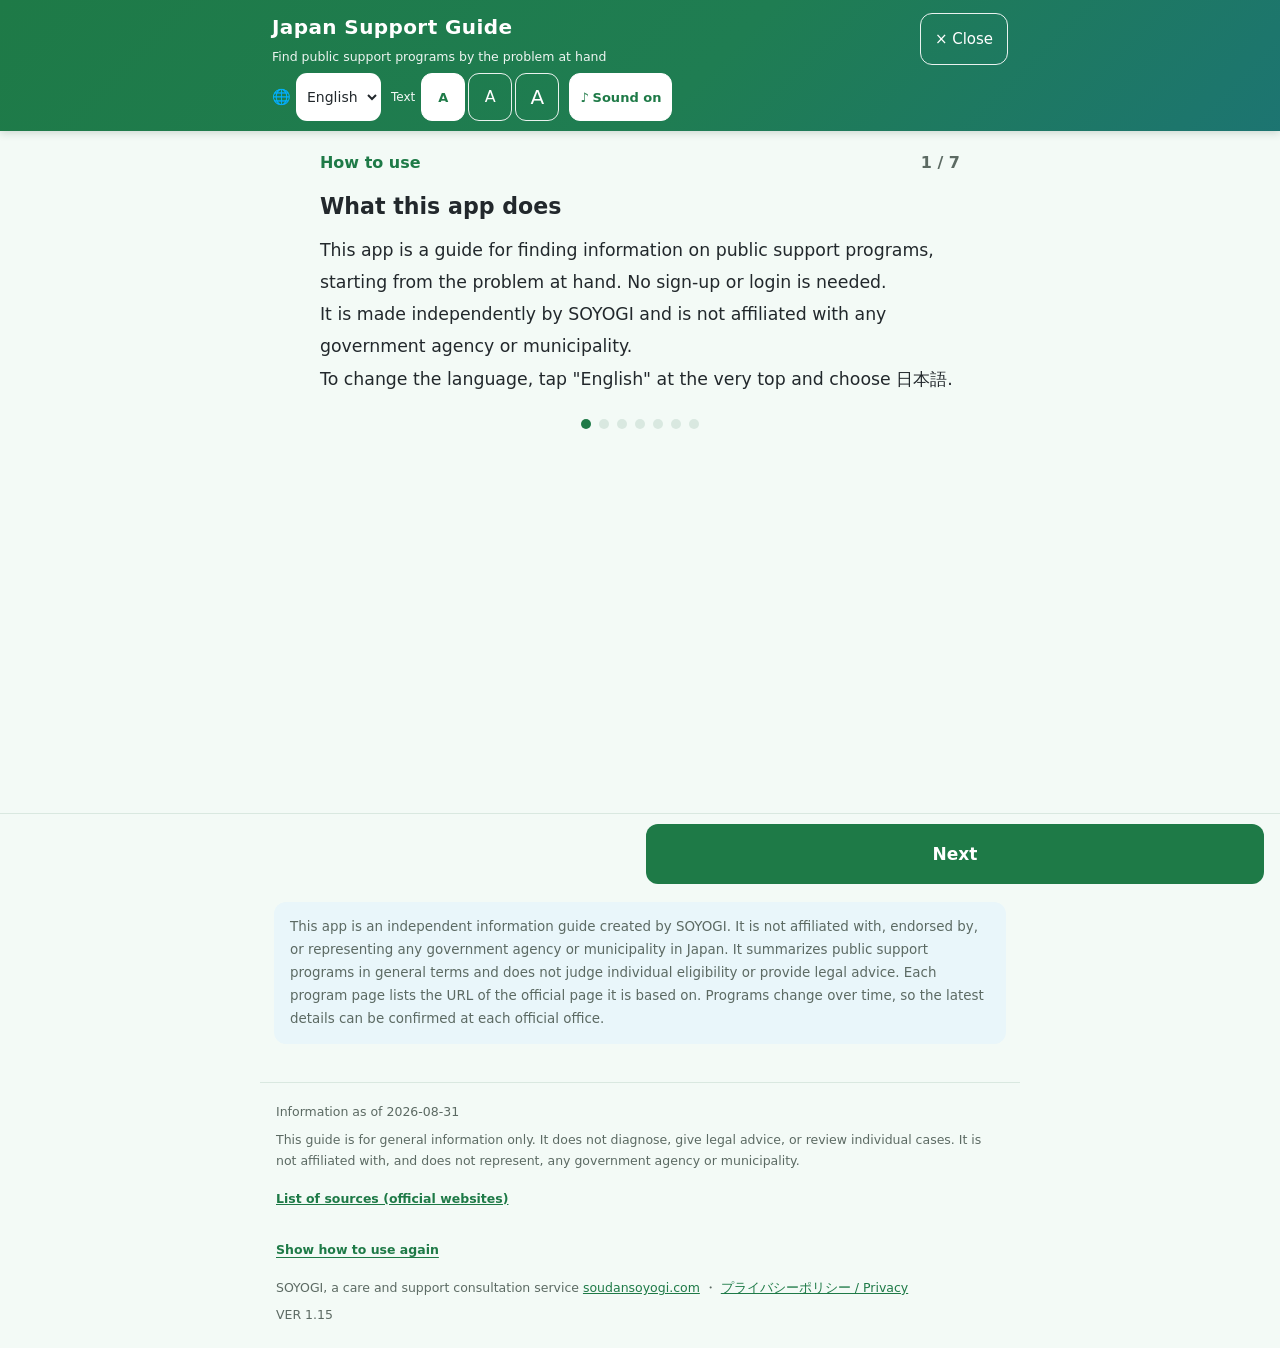
==== index.html @ 89978d8d "v1.15 本体と同期(出典の一覧に「この73の公式サイトがすべて」と見出しごとの数)・制度数を142に - node _sync_web.js で本体 v1.15 の js/css/sw/index" ====
<!DOCTYPE html>
<html lang="ja">
<head>
<meta charset="UTF-8">
<meta name="viewport" content="width=device-width, initial-scale=1, viewport-fit=cover">
<meta name="description" content="困りごとから、使える可能性のある福祉・医療・社会保障の制度を探せる情報ガイド。日本語・英語対応。">
<title>困りごと制度ガイド</title>
<meta name="theme-color" content="#1e7a47">
<meta name="fc:miniapp" content='{"version":"1","imageUrl":"https://seido-guide-web.vercel.app/icons/fc-card-3x2.png","button":{"title":"🍀 ひらく / Open","action":{"type":"launch_miniapp","name":"Japan Support Guide","url":"https://seido-guide-web.vercel.app/","splashImageUrl":"https://seido-guide-web.vercel.app/icons/icon-512.png","splashBackgroundColor":"#f3faf6"}}}'>
<!-- 旧クライアント/バリデータ互換の fc:frame 併記(中身同一) -->
<meta name="fc:frame" content='{"version":"1","imageUrl":"https://seido-guide-web.vercel.app/icons/fc-card-3x2.png","button":{"title":"🍀 ひらく / Open","action":{"type":"launch_frame","name":"Japan Support Guide","url":"https://seido-guide-web.vercel.app/","splashImageUrl":"https://seido-guide-web.vercel.app/icons/icon-512.png","splashBackgroundColor":"#f3faf6"}}}'>

<link rel="manifest" href="manifest.webmanifest">
<link rel="icon" href="icons/icon.svg" type="image/svg+xml">
<!-- 🔴 ?v= は旧Service Workerのcache-firstを外すための版クエリ。js/app.js の ASSET_V と sw.js の ASSETS と必ず揃える -->
<link rel="stylesheet" href="css/style.css?v=1.15">
</head>
<body>
<header class="app-header">
  <div class="header-inner">
    <div class="header-title">
      <h1 id="app-title">困りごと制度ガイド</h1>
      <p class="header-sub" id="app-sub">困りごとから、公的な制度をさがす</p>
    </div>
    <button id="btn-exit" class="btn-exit" type="button" aria-label="このページを閉じる">× とじる</button>
  </div>
  <div class="header-tools">
    <div class="tool-group">
      <span class="tool-icon" aria-hidden="true">🌐</span>
      <select id="set-lang" class="tool-select" aria-label="ことば / Language">
        <option value="ja">日本語</option>
        <option value="en">English</option>
      </select>
    </div>
    <div class="tool-group" role="group" id="tool-fs">
      <span class="tool-label" id="set-fs-label">もじ</span>
      <button type="button" class="tool-btn set-fs-btn fs-0" data-fs="0" id="set-fs-0">あ</button>
      <button type="button" class="tool-btn set-fs-btn fs-1" data-fs="1" id="set-fs-1">あ</button>
      <button type="button" class="tool-btn set-fs-btn fs-2" data-fs="2" id="set-fs-2">あ</button>
    </div>
    <button type="button" class="tool-btn tool-bgm" id="btn-bgm" aria-pressed="true">
      <span aria-hidden="true">♪</span> <span id="bgm-label">おと あり</span>
    </button>
  </div>
</header>

<main id="main">
  <!-- ホーム: 困りごと選択 -->
  <section id="view-home" class="view">
    <!-- 🔴 Play「誤解を与える表現(政府関連の情報)」: 非提携の免責と、公式の情報源へのリンクを最初の画面に見える形で置く -->
    <div class="home-src">
      <p id="home-src-text"></p>
      <a href="#src" id="home-src-link" class="src-link"></a>
    </div>
    <div class="search-row">
      <input id="search-input" type="search" placeholder="" aria-label="">
      <button id="btn-search" type="button" class="btn-primary">さがす</button>
    </div>
    <h2 class="section-label" id="home-pick">こまりごとから えらぶ</h2>
    <div id="cat-grid" class="cat-grid"></div>
    <div class="home-note"><p id="home-note-text"></p></div>
  </section>

  <!-- 一覧: 制度リスト -->
  <section id="view-list" class="view" hidden>
    <button class="btn-back" type="button" data-back>← もどる</button>
    <h2 id="list-title" class="list-title"></h2>
    <p id="list-sub" class="list-sub"></p>
    <p class="list-src"><a href="#src" id="list-src-link" class="src-link"></a></p>
    <div id="seido-list" class="seido-list"></div>
  </section>

  <!-- 出典の一覧: 公式の情報源 -->
  <section id="view-src" class="view" hidden>
    <button class="btn-back" type="button" data-back>← もどる</button>
    <div id="src-body" class="src-body"></div>
  </section>

  <!-- 詳細: 制度の中身 -->
  <section id="view-detail" class="view" hidden>
    <button class="btn-back" type="button" data-back>← もどる</button>
    <article id="detail-body"></article>
  </section>
</main>

<footer class="app-footer">
  <p id="footer-updated"></p>
  <p id="footer-disclaimer"></p>
  <p><a href="#src" id="footer-src">出典の一覧(公式サイト)</a></p>
  <p><button type="button" id="footer-guide" class="footer-guide">つかいかたを もう一度 見る</button></p>
  <p><span id="footer-credit">介護と支援の相談どころ「そよぎ」</span> <a href="https://soudansoyogi.com/" target="_blank" rel="noopener">soudansoyogi.com</a> ・ <a href="privacy.html" id="footer-privacy">プライバシーポリシー / Privacy</a></p>
  <p id="footer-ver"></p>
</footer>

<script src="js/audio.js?v=1.15"></script>
<script src="js/i18n.js?v=1.15"></script>
<script src="js/data.js?v=1.15"></script>
<script src="js/app.js?v=1.15"></script>
</body>
</html>
---- css/style.css ----
/* 困りごと制度ガイド - そよぎ4色: 明るい緑 / 水色 / 白 / 黒
   文字サイズ3段階: body基準(17/19/21px)+読み物はem。ヘッダー等の操作部は固定px。
   設定(ことば・もじ・おと)はヘッダーに常時表示する(歯車・モーダルは持たない) */
:root {
  --green: #2fa864;
  --green-deep: #1e7a47;
  --aqua: #4db6d2;
  --aqua-pale: #e9f6fa;
  --white: #ffffff;
  --black: #22282c;
  --bg: #f3faf6;
  --card: #ffffff;
  --line: #d9e8e0;
  --muted: #5c6a63;
  --danger: #b3541e;
}

* { margin: 0; padding: 0; box-sizing: border-box; }
html { -webkit-text-size-adjust: 100%; }
body {
  font-family: "Hiragino Kaku Gothic ProN", "Yu Gothic UI", "Meiryo", system-ui, sans-serif;
  background: var(--bg);
  color: var(--black);
  font-size: 17px;
  line-height: 1.7;
}
body[data-fs="1"] { font-size: 19px; }
body[data-fs="2"] { font-size: 21px; }

/* ===== ヘッダー(タップ域44px以上・ノッチ回避・文字サイズ非連動) ===== */
/* 🔴 地の色は白文字とのコントラストで決めている(WCAG AA 4.5:1)。
   明るい緑 #2fa864 では白文字が3.04:1しか出ず本文サイズが不合格になるため、
   ヘッダーだけ濃い側(--green-deep 系)で組む。実測 5.1〜5.7:1 */
.app-header {
  position: sticky;
  top: 0;
  z-index: 10;
  background: linear-gradient(135deg, var(--green-deep) 0%, #1f7d52 55%, #1b6f86 130%);
  color: var(--white);
  padding-top: env(safe-area-inset-top, 0px);
  box-shadow: 0 2px 8px rgba(30, 60, 45, 0.18);
}
.header-inner {
  min-height: 72px;
  display: flex;
  align-items: center;
  justify-content: space-between;
  gap: 8px;
  padding: 10px max(12px, env(safe-area-inset-right, 0px)) 6px max(12px, env(safe-area-inset-left, 0px));
  max-width: 760px;
  margin: 0 auto;
}
.header-title { flex: 1; min-width: 0; }
.header-title h1 { font-size: 20px; letter-spacing: 0.02em; }
.header-sub { font-size: 12.5px; opacity: 0.92; margin-top: 2px; }
/* 🔴 半透明の白を敷くと地が明るくなって白文字が4.5:1を割るため、塗りは透明のまま枠線で示す */
.btn-exit {
  flex-shrink: 0;
  min-width: 88px;
  min-height: 52px;
  border: 1.5px solid rgba(255, 255, 255, 0.9);
  border-radius: 12px;
  background: transparent;
  color: var(--white);
  font-size: 15px;
  cursor: pointer;
  font-family: inherit;
}

/* --- ヘッダー内の設定(ことば・もじ・おと) --- */
.header-tools {
  display: flex;
  flex-wrap: wrap;
  align-items: center;
  gap: 10px;
  padding: 0 max(12px, env(safe-area-inset-right, 0px)) 10px max(12px, env(safe-area-inset-left, 0px));
  max-width: 760px;
  margin: 0 auto;
}
.tool-group {
  display: flex;
  align-items: center;
  gap: 3px;
}
.tool-icon { font-size: 15px; line-height: 1; margin-right: 2px; }
.tool-label { font-size: 12px; margin-right: 3px; opacity: 0.95; }
.tool-select {
  min-height: 48px;
  border: 1.5px solid rgba(255, 255, 255, 0.9);
  border-radius: 11px;
  background: var(--white);
  color: var(--black);
  font-size: 14px;
  padding: 2px 6px;
  font-family: inherit;
  cursor: pointer;
}
.tool-btn {
  min-height: 48px;
  min-width: 44px;
  padding: 0 7px;
  border: 1.5px solid rgba(255, 255, 255, 0.9);
  border-radius: 11px;
  background: transparent;
  color: var(--white);
  font-family: inherit;
  line-height: 1;
  cursor: pointer;
}
.tool-btn.on {
  background: var(--white);
  color: var(--green-deep);
  border-color: var(--white);
  font-weight: 700;
}
.set-fs-btn.fs-0 { font-size: 13px; }
.set-fs-btn.fs-1 { font-size: 16px; }
.set-fs-btn.fs-2 { font-size: 20px; }
.tool-bgm {
  display: flex;
  align-items: center;
  justify-content: center;
  gap: 4px;
  padding: 0 10px;
  font-size: 13px;
}

/* 画面切替のときにプログラムからフォーカスを移す見出し(スクリーンリーダーに切替を伝えるため)。
   tabindex="-1" なのでTabキーでは到達せず、視覚的な枠は不要。操作要素の枠は消さないこと */
.list-title[tabindex="-1"]:focus,
.d-name[tabindex="-1"]:focus,
.section-label[tabindex="-1"]:focus { outline: none; }

/* ===== 本文 ===== */
#main {
  max-width: 760px;
  margin: 0 auto;
  padding: 12px max(14px, env(safe-area-inset-right, 0px)) calc(env(safe-area-inset-bottom, 0px) + 28px) max(14px, env(safe-area-inset-left, 0px));
}
.view { padding-top: 6px; }
.section-label { font-size: 0.94em; color: var(--green-deep); margin: 18px 2px 10px; }

/* 検索(操作部=固定px) */
.search-row { display: flex; gap: 8px; margin-top: 8px; }
#search-input {
  flex: 1;
  min-width: 0;
  min-height: 52px;
  border: 1.5px solid var(--line);
  border-radius: 12px;
  padding: 8px 14px;
  font-size: 16px;
  background: var(--white);
  font-family: inherit;
}
#search-input:focus { outline: 2px solid var(--aqua); border-color: var(--aqua); }
.btn-primary {
  min-height: 52px;
  min-width: 84px;
  border: none;
  border-radius: 12px;
  background: var(--green);
  color: var(--white);
  font-size: 16px;
  font-weight: 600;
  cursor: pointer;
  font-family: inherit;
}

/* 困りごとグリッド */
.cat-grid {
  display: grid;
  grid-template-columns: repeat(auto-fill, minmax(160px, 1fr));
  gap: 10px;
}
.cat-card {
  display: flex;
  flex-direction: column;
  align-items: flex-start;
  gap: 6px;
  min-height: 108px;
  padding: 14px;
  background: var(--card);
  border: 1.5px solid var(--line);
  border-radius: 14px;
  cursor: pointer;
  text-align: left;
  font-family: inherit;
  color: var(--black);
  font-size: inherit;
  transition: border-color 0.15s;
}
.cat-card:active { border-color: var(--green); background: var(--aqua-pale); }
.cat-icon { font-size: 26px; line-height: 1; }
.cat-name { font-size: 0.91em; font-weight: 700; line-height: 1.45; }
.cat-count { font-size: 0.74em; color: var(--muted); }

/* 非提携の免責+公式の情報源への入口(Play「政府関連の情報」対応・最初の画面に見える位置) */
.home-src {
  margin: 2px 0 14px;
  padding: 12px 14px;
  background: var(--aqua-pale);
  border-left: 5px solid var(--aqua);
  border-radius: 10px;
  font-size: 0.79em;
  color: var(--black);
}
/* 🔴 リンクは濃い緑+下線(水色の文字は白地で約2.3:1しか出ない) */
.src-link {
  display: inline-flex;
  align-items: center;
  min-height: 44px;
  color: var(--green-deep);
  font-weight: 700;
  text-decoration: underline;
  text-underline-offset: 3px;
}
.list-src { font-size: 0.79em; margin: -6px 2px 10px; }
.src-body { background: var(--card); border: 1.5px solid var(--line); border-radius: 16px; padding: 20px 18px; }
.src-intro { font-size: 0.85em; margin-top: 8px; }
.src-indep { font-size: 0.79em; color: var(--muted); margin-top: 10px; padding: 10px 12px; background: var(--aqua-pale); border-radius: 8px; }
.src-group { margin-top: 20px; }
.src-group h3 { font-size: 0.93em; color: var(--green-deep); border-bottom: 2px solid var(--line); padding-bottom: 4px; margin-bottom: 8px; }
.src-note { font-size: 0.76em; color: var(--muted); margin-bottom: 6px; }
.src-group ul { list-style: none; padding: 0; }
.src-group li { font-size: 0.82em; padding: 8px 0; border-bottom: 1px dashed var(--line); }
.src-name { display: block; font-weight: 700; }
.src-group a { display: inline-block; padding: 10px 0; color: var(--green-deep); word-break: break-all; }
#footer-src { display: inline-block; min-height: 44px; line-height: 44px; font-weight: 700; }
.src-count { display: block; font-size: 0.9em; color: var(--muted); }
.d-src-top {
  margin-top: 10px;
  padding: 8px 12px;
  background: var(--aqua-pale);
  border-radius: 8px;
  font-size: 0.79em;
}
.d-src-label { font-weight: 700; color: var(--black); }
/* 英語の組織名は単語の途中で折らない(長いホスト名だけ途中で折れてよい) */
.d-src-top a { color: var(--green-deep); font-weight: 700; overflow-wrap: anywhere; }
.d-src-host { color: var(--muted); overflow-wrap: anywhere; }
.d-src-nongov { color: var(--muted); font-size: 0.92em; }

.home-note {
  margin-top: 22px;
  padding: 14px 16px;
  background: var(--aqua-pale);
  border-radius: 12px;
  font-size: 0.79em;
  color: var(--muted);
}

/* もどる(操作部=固定px) */
.btn-back {
  min-height: 48px;
  min-width: 110px;
  margin: 4px 0 10px;
  border: 1.5px solid var(--line);
  border-radius: 12px;
  background: var(--white);
  color: var(--green-deep);
  font-size: 15.5px;
  font-weight: 600;
  cursor: pointer;
  text-align: center;
  font-family: inherit;
}

/* 一覧 */
.list-title { font-size: 1.18em; margin: 2px 2px 4px; color: var(--black); }
.list-sub { font-size: 0.79em; color: var(--muted); margin: 0 2px 12px; }
.seido-list { display: flex; flex-direction: column; gap: 10px; }
.seido-card {
  display: block;
  width: 100%;
  padding: 15px 16px;
  background: var(--card);
  border: 1.5px solid var(--line);
  border-left: 6px solid var(--green);
  border-radius: 14px;
  text-align: left;
  cursor: pointer;
  font-family: inherit;
  color: var(--black);
  font-size: inherit;
}
.seido-card:active { background: var(--aqua-pale); }
.seido-card .s-name { display: block; font-size: 0.97em; font-weight: 700; line-height: 1.5; }
.seido-card .s-short { display: block; font-size: 0.79em; color: var(--muted); margin-top: 4px; }
.seido-card .s-window { display: block; font-size: 0.74em; color: var(--green-deep); margin-top: 6px; }

/* 詳細 */
#detail-body { background: var(--card); border: 1.5px solid var(--line); border-radius: 16px; padding: 20px 18px; }
.d-name { font-size: 1.24em; line-height: 1.5; color: var(--black); }
.d-official { font-size: 0.76em; color: var(--green-deep); margin-top: 4px; }
.d-short { font-size: 0.82em; color: var(--muted); margin-top: 6px; }
.d-recent {
  margin-top: 12px;
  padding: 10px 14px;
  background: #fef6ec;
  border-left: 5px solid #e8a13c;
  border-radius: 8px;
  font-size: 0.82em;
}
.d-sec { margin-top: 20px; }
.d-sec h3 {
  font-size: 0.94em;
  color: var(--green-deep);
  border-left: 5px solid var(--green);
  padding-left: 10px;
  margin-bottom: 8px;
}
.d-sec p, .d-sec li { font-size: 0.91em; }
.d-sec ul, .d-sec ol { padding-left: 24px; display: flex; flex-direction: column; gap: 6px; }
.d-window-box {
  background: var(--aqua-pale);
  border-radius: 12px;
  padding: 13px 15px;
  font-size: 0.91em;
}
.d-phone { font-size: 1em; font-weight: 700; color: var(--green-deep); margin-top: 4px; }
.d-notes li { color: var(--danger); font-size: 0.85em; }
.d-sources { margin-top: 22px; padding-top: 14px; border-top: 1px dashed var(--line); }
.d-sources h3 { font-size: 0.82em; color: var(--muted); margin-bottom: 6px; }
.d-sources ul { padding-left: 20px; }
.d-sources li { font-size: 0.76em; color: var(--muted); }
.d-sources a { color: var(--green-deep); word-break: break-all; }
.d-checked { font-size: 0.74em; color: var(--muted); margin-top: 8px; }
.d-disclaimer { margin-top: 14px; font-size: 0.74em; color: var(--muted); }

/* フッター(固定px) */
.app-footer {
  max-width: 760px;
  margin: 10px auto 0;
  padding: 18px max(16px, env(safe-area-inset-right, 0px)) calc(env(safe-area-inset-bottom, 0px) + 22px) max(16px, env(safe-area-inset-left, 0px));
  font-size: 12.5px;
  color: var(--muted);
  border-top: 1px solid var(--line);
  display: flex;
  flex-direction: column;
  gap: 6px;
}
.app-footer a { color: var(--green-deep); }

@media (max-width: 420px) {
  .cat-grid { grid-template-columns: repeat(2, 1fr); }
  .header-title h1 { font-size: 17.5px; }
  .btn-exit { min-width: 76px; font-size: 14px; }
  .header-tools { gap: 8px; }
  .tool-bgm { font-size: 12.5px; padding: 0 8px; }
}
/* 極小幅では「もじ」ラベルとタグラインを省いて、設定バーを1行に収める
   (あ/Aの3段階は大きさ自体で伝わる。ヘッダーが高くなりすぎるのを防ぐ) */
@media (max-width: 359px) {
  .tool-label, .tool-icon, .header-sub { display: none; }
  .header-inner { min-height: 60px; }
  .header-tools { gap: 6px; }
  .tool-btn { min-width: 44px; padding: 0 4px; }   /* 🔴タップ域44pxは割らない */
  .tool-bgm { font-size: 11.5px; padding: 0 3px; }
  .tool-bgm [aria-hidden="true"] { display: none; }  /* ♪は省く(文字ラベルが本体) */
  .tool-select { font-size: 13px; padding: 2px 4px; }
}

/* ===== はじめての つかいかた(js/app.js openGuide・2026-09-30) =====
   ヘッダー(ことば・もじ・おと・× とじる)は押せるまま、その下を全部おおう(上端は app.js がヘッダーの下端に合わせる)。
   文は読み物なので em(もじ3段階に合わせて大きくなる)・下のボタンは操作部なので固定px。
   ボタンは下に固定した帯(地の色つき=長いページでも本文が透けない)。本文の下の余白は帯より高くする */
.guide-ov {
  position: fixed;
  left: 0;
  right: 0;
  bottom: 0;
  top: 0;
  z-index: 9;   /* ヘッダー(10)の下・本文とフッターの上 */
  overflow-y: auto;
  overscroll-behavior: contain;
  background: var(--bg);
  padding: 18px max(16px, env(safe-area-inset-right, 0px)) calc(env(safe-area-inset-bottom, 0px) + 132px) max(16px, env(safe-area-inset-left, 0px));
}
.guide-box { max-width: 640px; margin: 0 auto; }
.guide-top { display: flex; justify-content: space-between; align-items: baseline; gap: 12px; }
.guide-title { font-size: 0.94em; font-weight: 700; color: var(--green-deep); }
.guide-step { font-size: 0.94em; font-weight: 700; color: var(--muted); white-space: nowrap; unicode-bidi: isolate; }
.guide-h { font-size: 1.3em; line-height: 1.45; margin: 14px 0 12px; color: var(--black); overflow-wrap: anywhere; }
.guide-h[tabindex="-1"]:focus { outline: none; }   /* Tab では届かない見出し(読み上げ用のフォーカスだけ) */
.guide-p { font-size: 1.02em; line-height: 1.85; white-space: pre-line; overflow-wrap: anywhere; }
.guide-dots { display: flex; justify-content: center; flex-wrap: wrap; gap: 8px; margin-top: 24px; }
.guide-dot { width: 10px; height: 10px; border-radius: 50%; background: var(--line); }
.guide-dot.on { background: var(--green-deep); }
.guide-row {
  position: fixed;
  left: 0;
  right: 0;
  bottom: 0;
  z-index: 1;
  display: flex;
  gap: 10px;
  padding: 10px max(16px, env(safe-area-inset-right, 0px)) calc(env(safe-area-inset-bottom, 0px) + 16px) max(16px, env(safe-area-inset-left, 0px));
  background: var(--bg);
  border-top: 1px solid var(--line);
}
.guide-row button {
  flex: 1 1 0;
  min-width: 0;
  min-height: 60px;
  border-radius: 12px;
  font-family: inherit;
  font-size: 17px;
  font-weight: 700;
  cursor: pointer;
}
.guide-prev { background: var(--white); color: var(--green-deep); border: 1.5px solid var(--line); }
/* 🔴 明るい緑 #2fa864 に白文字は3.04:1でAA未達(ヘッダーと同じ理由)。濃い緑で組む */
.guide-next { background: var(--green-deep); color: var(--white); border: none; }
/* フッターの「つかいかたを もう一度 見る」(リンクと同じ見た目・タップ域44px) */
.footer-guide {
  min-height: 44px;
  padding: 0;
  border: none;
  background: none;
  color: var(--green-deep);
  font-family: inherit;
  font-size: inherit;
  font-weight: 700;
  text-decoration: underline;
  text-underline-offset: 3px;
  cursor: pointer;
}
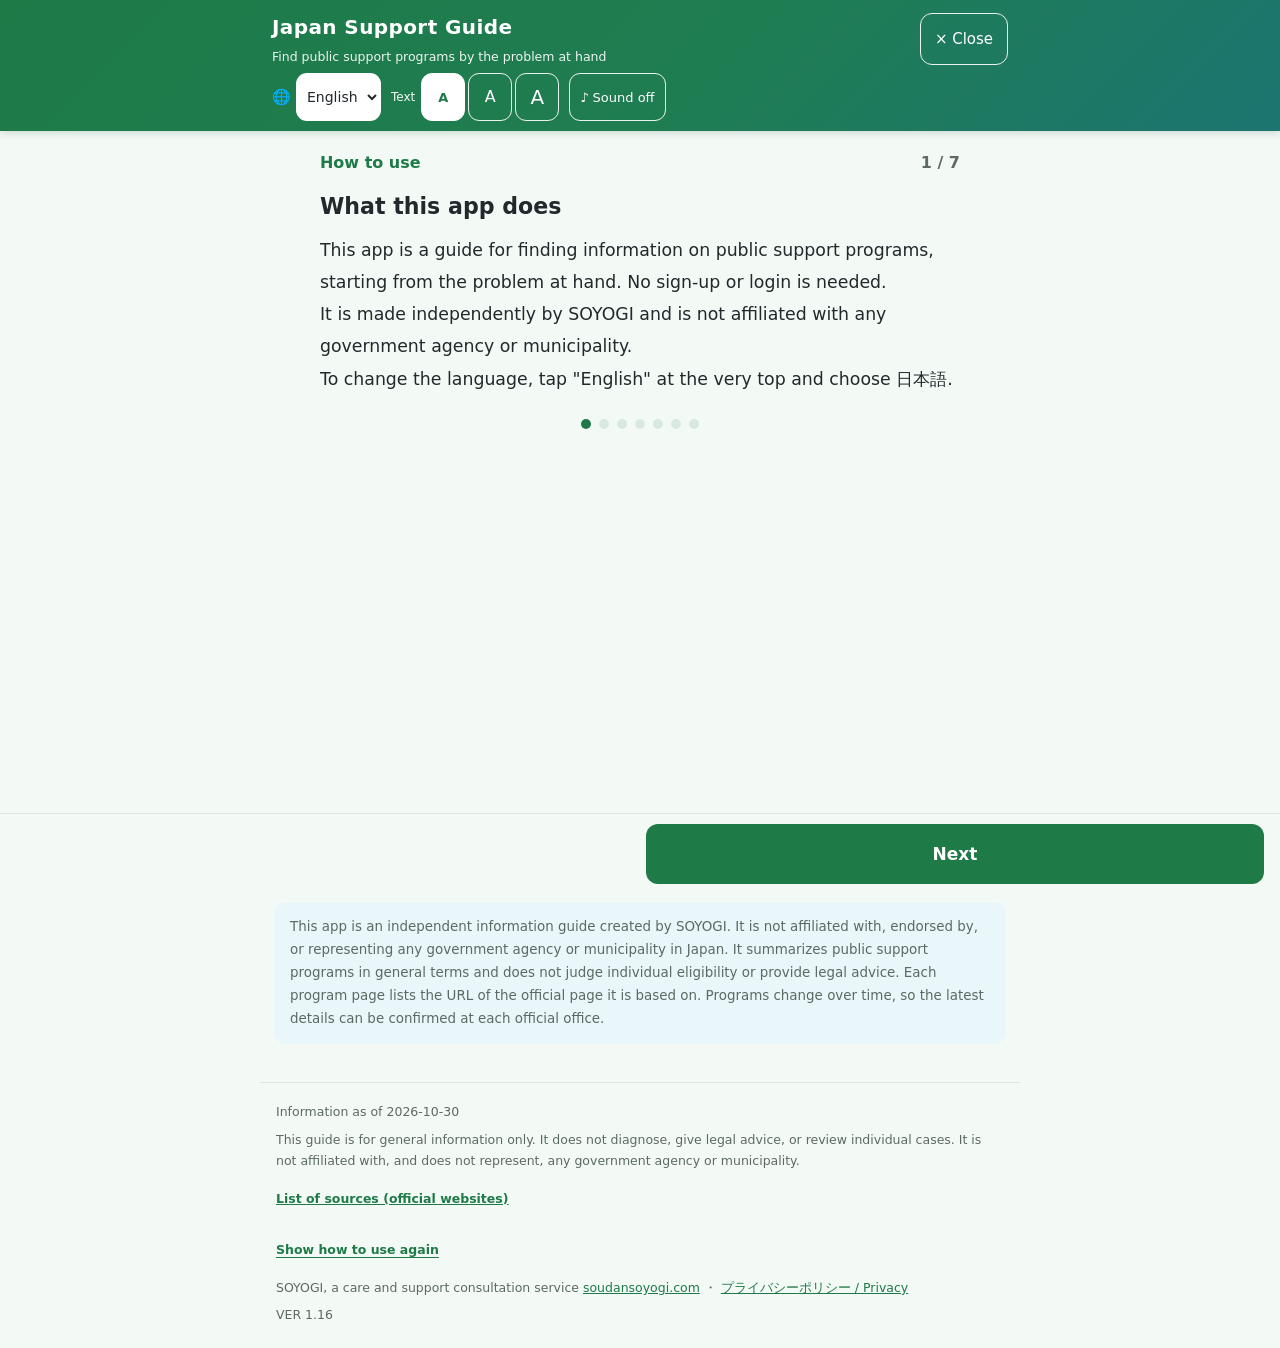
==== commit b2ec1b68: "v1.16 本体と同期: リンク切れ4本・電話番号を押して発信・検索のかな/全半角・音のはじめは切・× とじる の読み上げ名 Co-Authored-By: Claude Opus 5.5 <nore" ====
--- a/index.html
+++ b/index.html
@@ -13,7 +13,7 @@
 <link rel="manifest" href="manifest.webmanifest">
 <link rel="icon" href="icons/icon.svg" type="image/svg+xml">
 <!-- 🔴 ?v= は旧Service Workerのcache-firstを外すための版クエリ。js/app.js の ASSET_V と sw.js の ASSETS と必ず揃える -->
-<link rel="stylesheet" href="css/style.css?v=1.15">
+<link rel="stylesheet" href="css/style.css?v=1.16">
 </head>
 <body>
 <header class="app-header">
@@ -22,7 +22,7 @@
       <h1 id="app-title">困りごと制度ガイド</h1>
       <p class="header-sub" id="app-sub">困りごとから、公的な制度をさがす</p>
     </div>
-    <button id="btn-exit" class="btn-exit" type="button" aria-label="このページを閉じる">× とじる</button>
+    <button id="btn-exit" class="btn-exit" type="button">× とじる</button>
   </div>
   <div class="header-tools">
     <div class="tool-group">
@@ -38,8 +38,8 @@
       <button type="button" class="tool-btn set-fs-btn fs-1" data-fs="1" id="set-fs-1">あ</button>
       <button type="button" class="tool-btn set-fs-btn fs-2" data-fs="2" id="set-fs-2">あ</button>
     </div>
-    <button type="button" class="tool-btn tool-bgm" id="btn-bgm" aria-pressed="true">
-      <span aria-hidden="true">♪</span> <span id="bgm-label">おと あり</span>
+    <button type="button" class="tool-btn tool-bgm" id="btn-bgm" aria-pressed="false">
+      <span aria-hidden="true">♪</span> <span id="bgm-label">おと なし</span>
     </button>
   </div>
 </header>
@@ -92,9 +92,9 @@
   <p id="footer-ver"></p>
 </footer>
 
-<script src="js/audio.js?v=1.15"></script>
-<script src="js/i18n.js?v=1.15"></script>
-<script src="js/data.js?v=1.15"></script>
-<script src="js/app.js?v=1.15"></script>
+<script src="js/audio.js?v=1.16"></script>
+<script src="js/i18n.js?v=1.16"></script>
+<script src="js/data.js?v=1.16"></script>
+<script src="js/app.js?v=1.16"></script>
 </body>
 </html>
--- a/css/style.css
+++ b/css/style.css
@@ -319,6 +319,8 @@
   font-size: 0.91em;
 }
 .d-phone { font-size: 1em; font-weight: 700; color: var(--green-deep); margin-top: 4px; }
+/* v1.16: 番号を押すと電話をかけられる(指で押しやすい高さ) */
+.d-phone .d-tel { color: inherit; display: inline-block; padding: 6px 0; min-height: 24px; }
 .d-notes li { color: var(--danger); font-size: 0.85em; }
 .d-sources { margin-top: 22px; padding-top: 14px; border-top: 1px dashed var(--line); }
 .d-sources h3 { font-size: 0.82em; color: var(--muted); margin-bottom: 6px; }
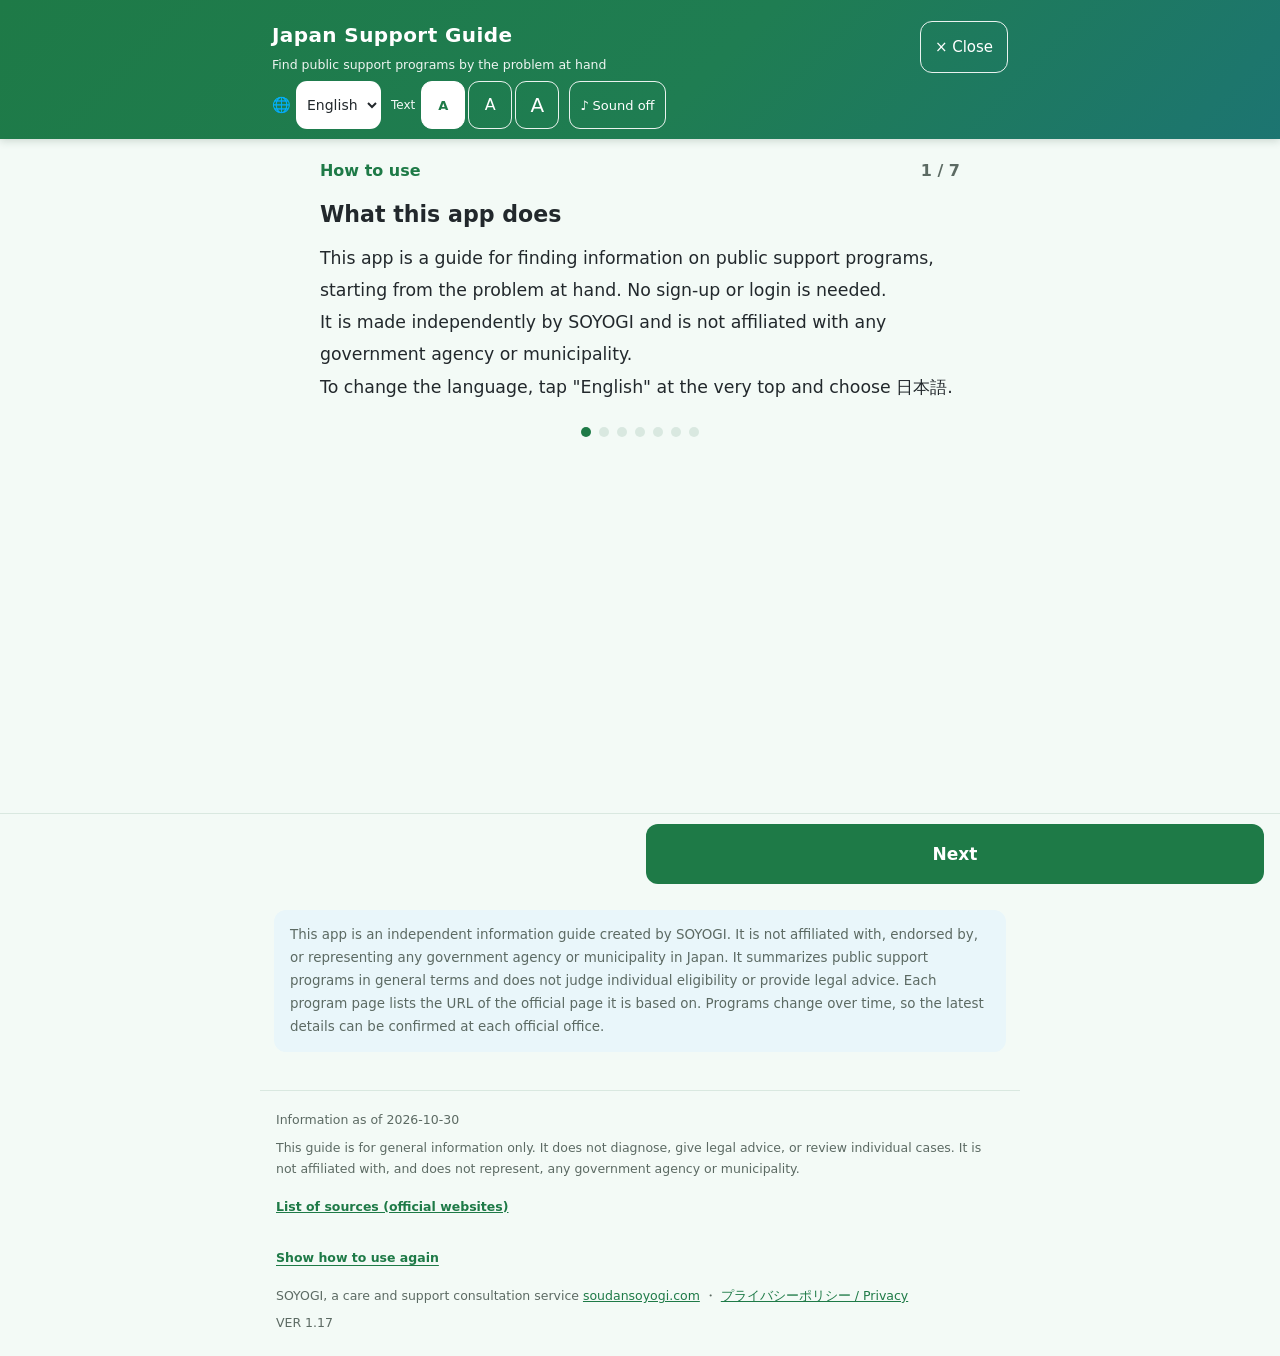
==== commit f12b6fed: "v1.17 本体と同期: 上の緑のヘッダーの上の余白を 18px に Co-Authored-By: Claude Opus 5.5 <noreply@anthropic.com>" ====
--- a/index.html
+++ b/index.html
@@ -13,7 +13,7 @@
 <link rel="manifest" href="manifest.webmanifest">
 <link rel="icon" href="icons/icon.svg" type="image/svg+xml">
 <!-- 🔴 ?v= は旧Service Workerのcache-firstを外すための版クエリ。js/app.js の ASSET_V と sw.js の ASSETS と必ず揃える -->
-<link rel="stylesheet" href="css/style.css?v=1.16">
+<link rel="stylesheet" href="css/style.css?v=1.17">
 </head>
 <body>
 <header class="app-header">
@@ -92,9 +92,9 @@
   <p id="footer-ver"></p>
 </footer>
 
-<script src="js/audio.js?v=1.16"></script>
-<script src="js/i18n.js?v=1.16"></script>
-<script src="js/data.js?v=1.16"></script>
-<script src="js/app.js?v=1.16"></script>
+<script src="js/audio.js?v=1.17"></script>
+<script src="js/i18n.js?v=1.17"></script>
+<script src="js/data.js?v=1.17"></script>
+<script src="js/app.js?v=1.17"></script>
 </body>
 </html>
--- a/css/style.css
+++ b/css/style.css
@@ -46,7 +46,7 @@
   align-items: center;
   justify-content: space-between;
   gap: 8px;
-  padding: 10px max(12px, env(safe-area-inset-right, 0px)) 6px max(12px, env(safe-area-inset-left, 0px));
+  padding: 18px max(12px, env(safe-area-inset-right, 0px)) 6px max(12px, env(safe-area-inset-left, 0px));
   max-width: 760px;
   margin: 0 auto;
 }
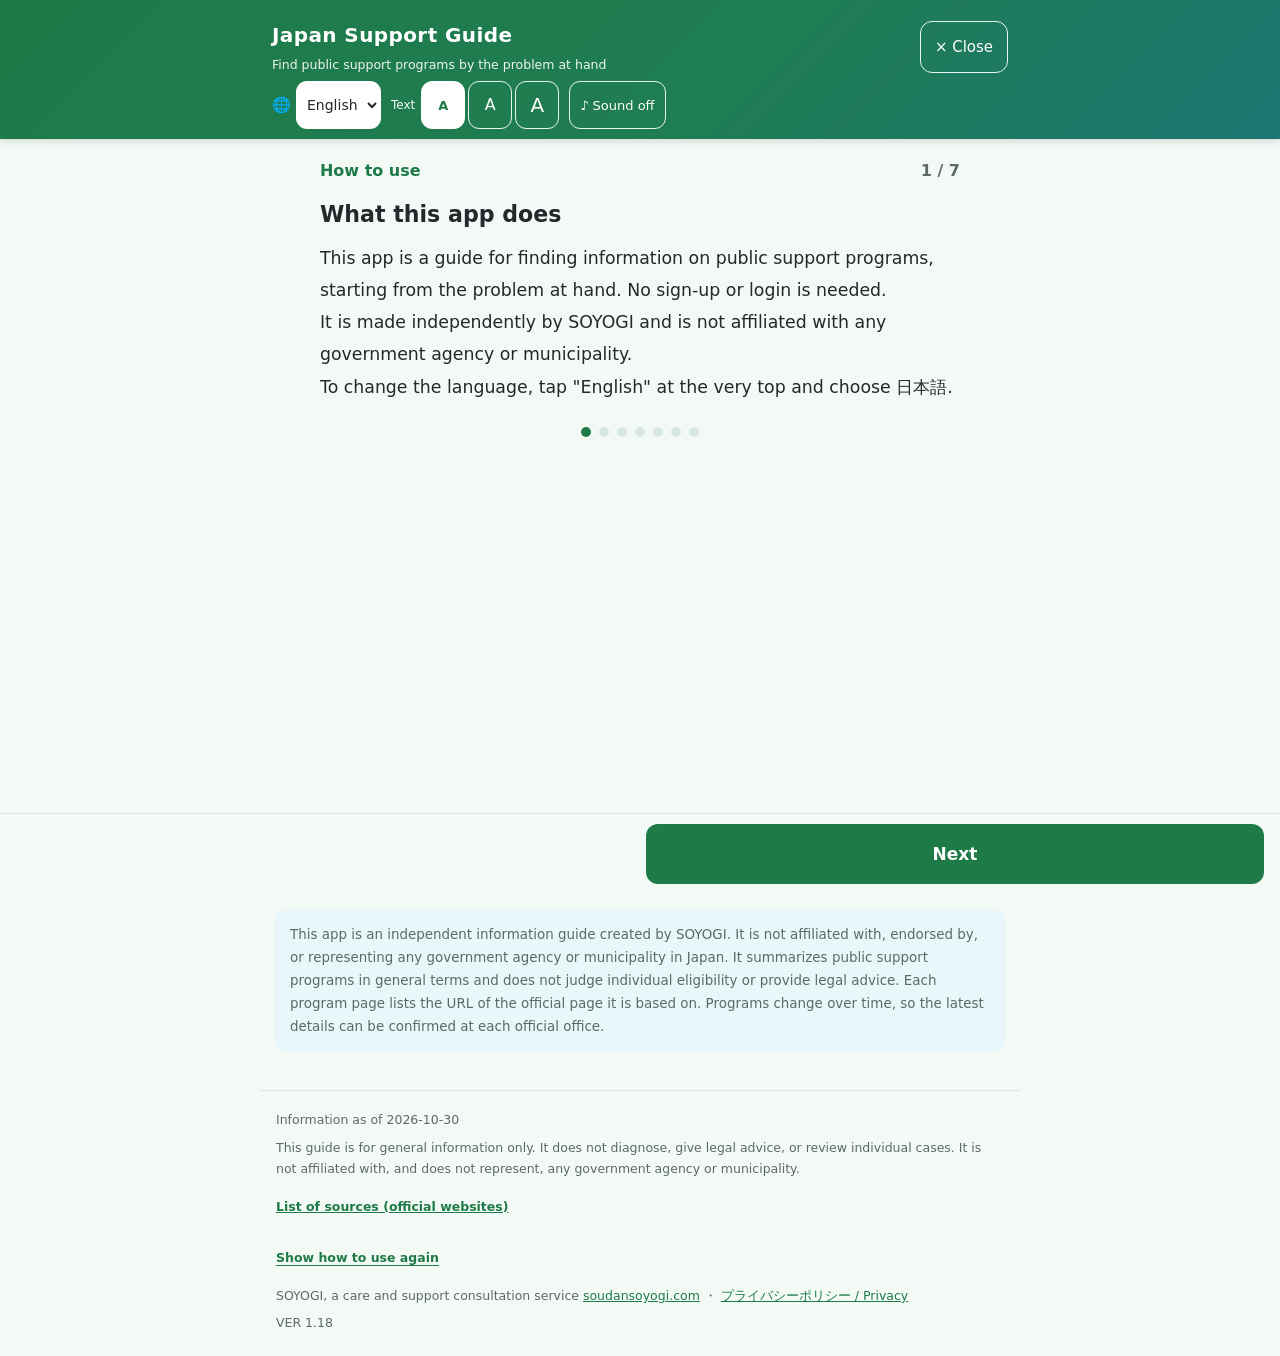
==== commit 614e725c: "v1.18 本体と同期: 壊れたリンクで止まらない・電話番号を押す高さ48px Co-Authored-By: Claude Opus 5.5 <noreply@anthropic.com>" ====
--- a/index.html
+++ b/index.html
@@ -13,7 +13,7 @@
 <link rel="manifest" href="manifest.webmanifest">
 <link rel="icon" href="icons/icon.svg" type="image/svg+xml">
 <!-- 🔴 ?v= は旧Service Workerのcache-firstを外すための版クエリ。js/app.js の ASSET_V と sw.js の ASSETS と必ず揃える -->
-<link rel="stylesheet" href="css/style.css?v=1.17">
+<link rel="stylesheet" href="css/style.css?v=1.18">
 </head>
 <body>
 <header class="app-header">
@@ -92,9 +92,9 @@
   <p id="footer-ver"></p>
 </footer>
 
-<script src="js/audio.js?v=1.17"></script>
-<script src="js/i18n.js?v=1.17"></script>
-<script src="js/data.js?v=1.17"></script>
-<script src="js/app.js?v=1.17"></script>
+<script src="js/audio.js?v=1.18"></script>
+<script src="js/i18n.js?v=1.18"></script>
+<script src="js/data.js?v=1.18"></script>
+<script src="js/app.js?v=1.18"></script>
 </body>
 </html>
--- a/css/style.css
+++ b/css/style.css
@@ -320,7 +320,7 @@
 }
 .d-phone { font-size: 1em; font-weight: 700; color: var(--green-deep); margin-top: 4px; }
 /* v1.16: 番号を押すと電話をかけられる(指で押しやすい高さ) */
-.d-phone .d-tel { color: inherit; display: inline-block; padding: 6px 0; min-height: 24px; }
+.d-phone .d-tel { color: inherit; display: inline-flex; align-items: center; min-height: 48px; padding: 0; }
 .d-notes li { color: var(--danger); font-size: 0.85em; }
 .d-sources { margin-top: 22px; padding-top: 14px; border-top: 1px dashed var(--line); }
 .d-sources h3 { font-size: 0.82em; color: var(--muted); margin-bottom: 6px; }
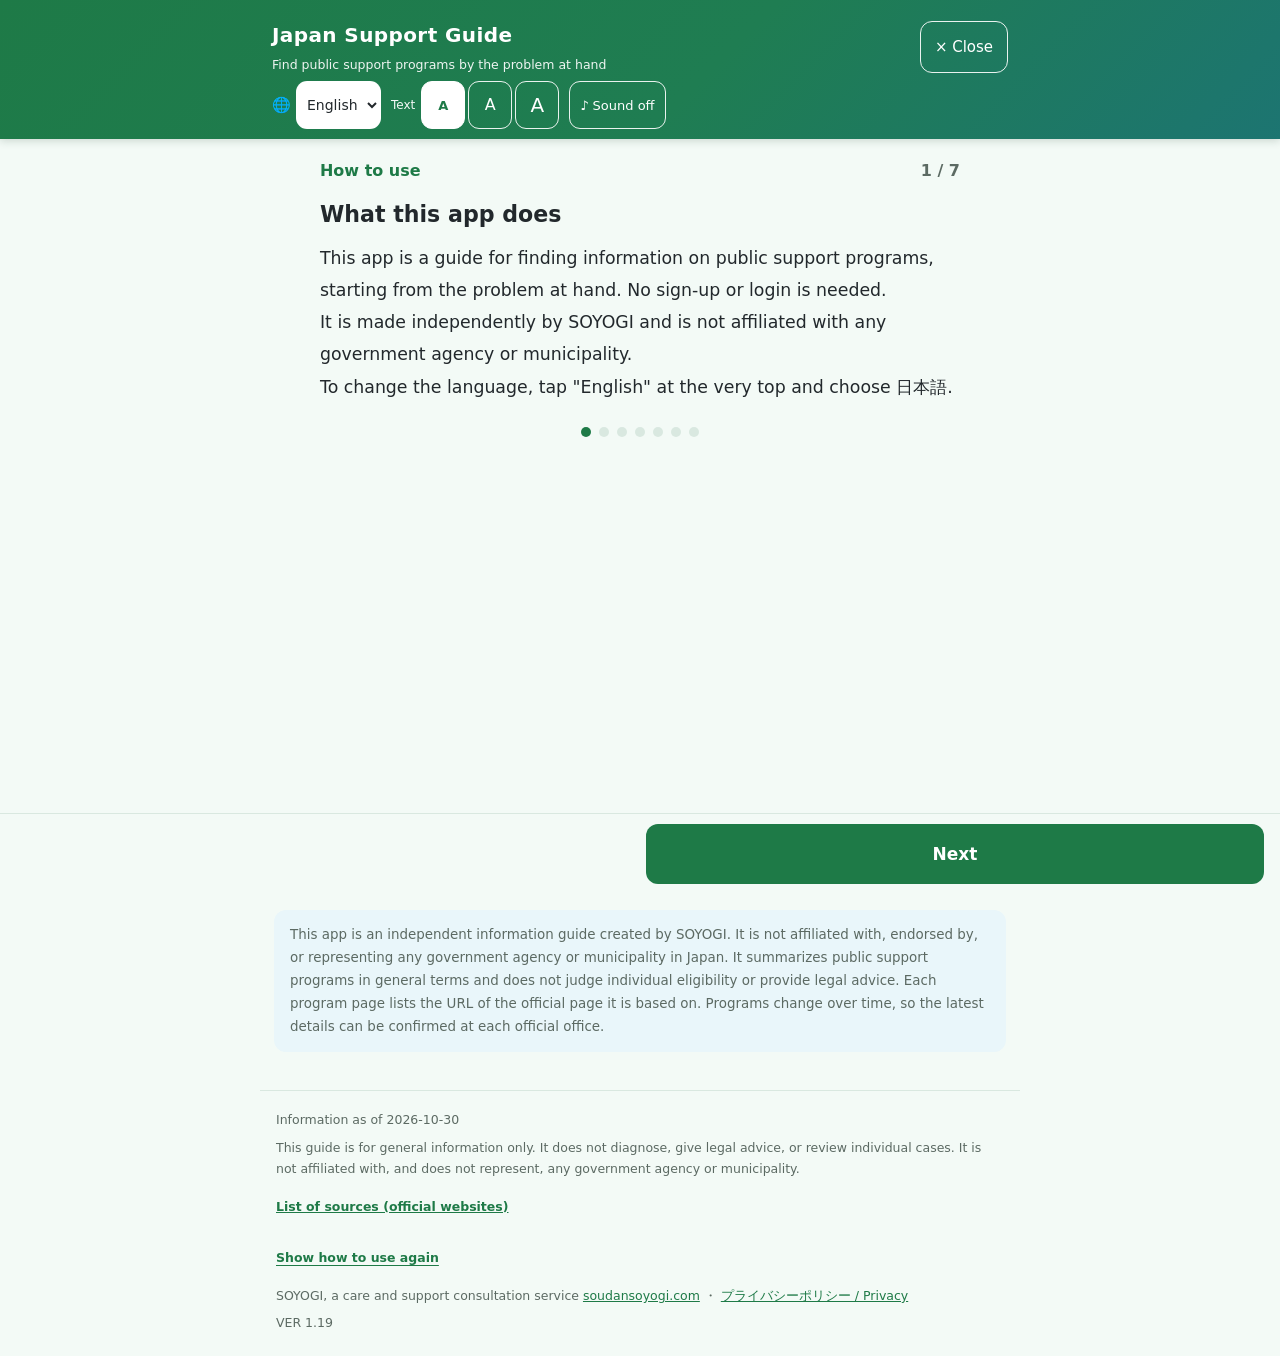
==== commit 2f23e3bf: "v1.19 本体と同期: 認知症の相談窓口の窓口欄に家族の会の電話相談を書く(日英) Co-Authored-By: Claude Opus 5.5 <noreply@anthropic.com>" ====
--- a/index.html
+++ b/index.html
@@ -13,7 +13,7 @@
 <link rel="manifest" href="manifest.webmanifest">
 <link rel="icon" href="icons/icon.svg" type="image/svg+xml">
 <!-- 🔴 ?v= は旧Service Workerのcache-firstを外すための版クエリ。js/app.js の ASSET_V と sw.js の ASSETS と必ず揃える -->
-<link rel="stylesheet" href="css/style.css?v=1.18">
+<link rel="stylesheet" href="css/style.css?v=1.19">
 </head>
 <body>
 <header class="app-header">
@@ -92,9 +92,9 @@
   <p id="footer-ver"></p>
 </footer>
 
-<script src="js/audio.js?v=1.18"></script>
-<script src="js/i18n.js?v=1.18"></script>
-<script src="js/data.js?v=1.18"></script>
-<script src="js/app.js?v=1.18"></script>
+<script src="js/audio.js?v=1.19"></script>
+<script src="js/i18n.js?v=1.19"></script>
+<script src="js/data.js?v=1.19"></script>
+<script src="js/app.js?v=1.19"></script>
 </body>
 </html>
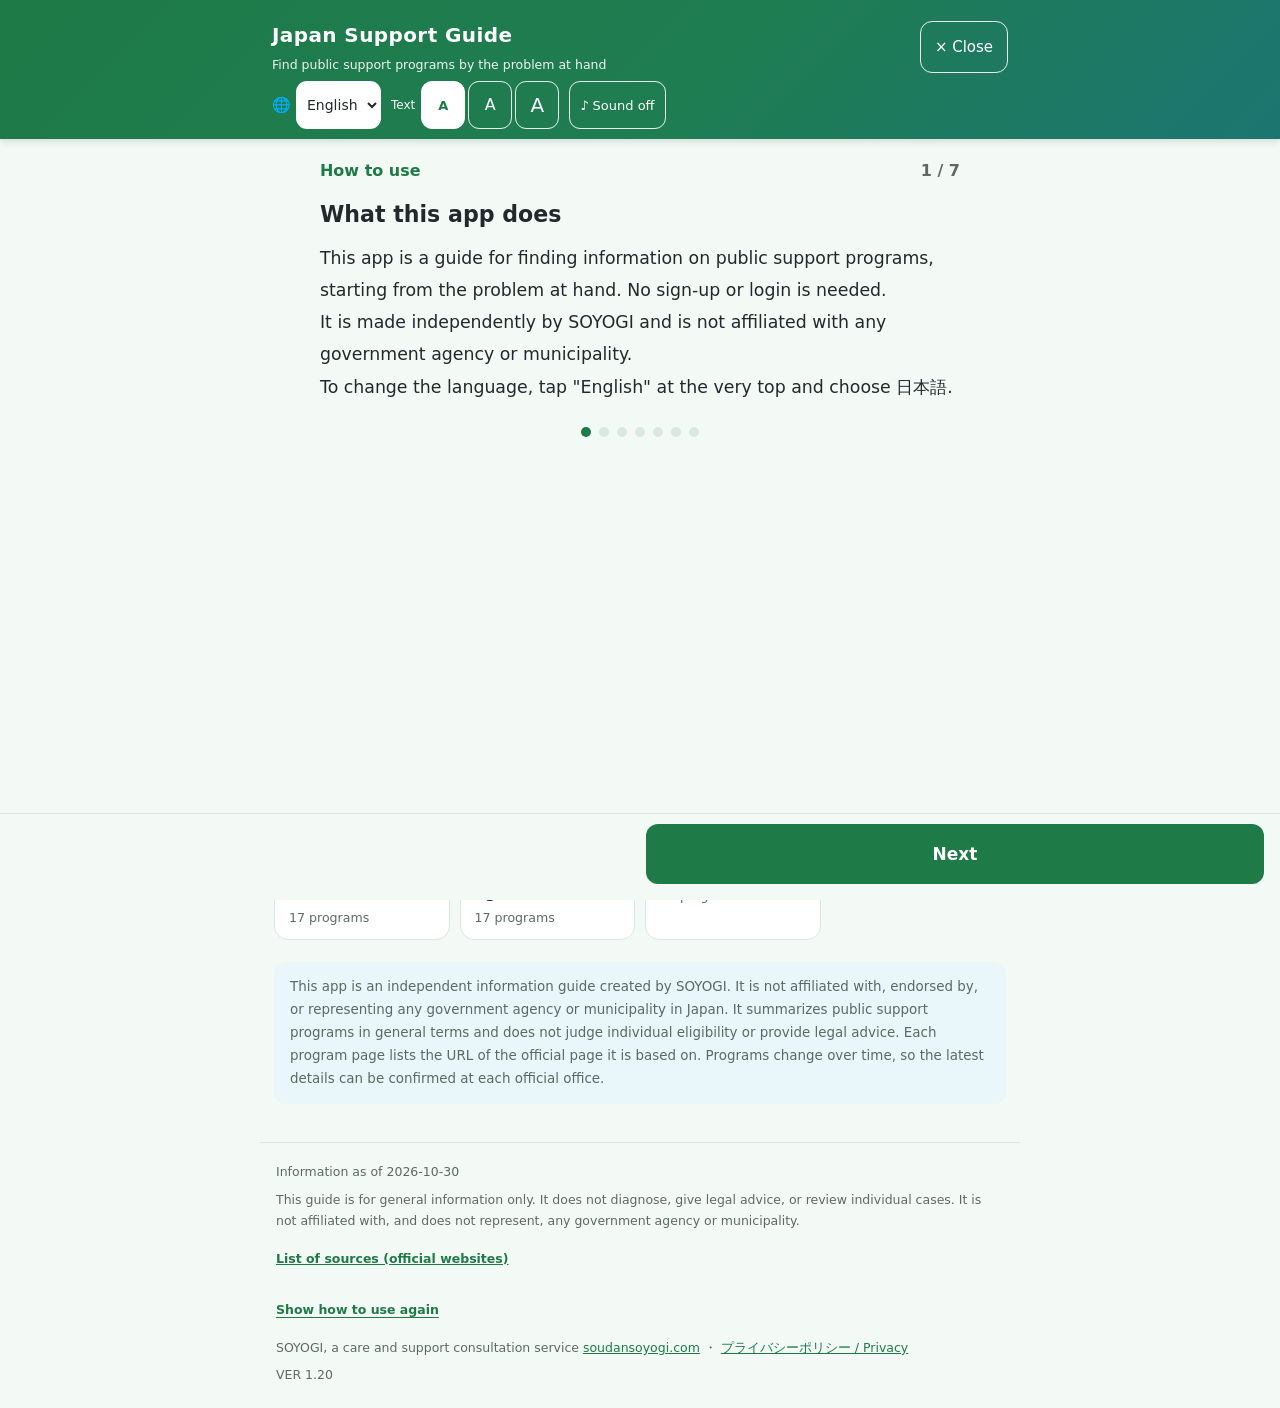
==== commit da4e755b: "v1.20 本体と同期: 電話の窓口の一覧と受付の一行・もどる・特大の設定の段・金額の確認日 Co-Authored-By: Claude Sonnet 5.5 <noreply@anthropic." ====
--- a/index.html
+++ b/index.html
@@ -13,7 +13,7 @@
 <link rel="manifest" href="manifest.webmanifest">
 <link rel="icon" href="icons/icon.svg" type="image/svg+xml">
 <!-- 🔴 ?v= は旧Service Workerのcache-firstを外すための版クエリ。js/app.js の ASSET_V と sw.js の ASSETS と必ず揃える -->
-<link rel="stylesheet" href="css/style.css?v=1.19">
+<link rel="stylesheet" href="css/style.css?v=1.20">
 </head>
 <body>
 <header class="app-header">
@@ -52,6 +52,7 @@
       <p id="home-src-text"></p>
       <a href="#src" id="home-src-link" class="src-link"></a>
     </div>
+    <p class="home-tel"><a href="#tel" id="home-tel-link" class="src-link"></a></p>
     <div class="search-row">
       <input id="search-input" type="search" placeholder="" aria-label="">
       <button id="btn-search" type="button" class="btn-primary">さがす</button>
@@ -92,9 +93,9 @@
   <p id="footer-ver"></p>
 </footer>
 
-<script src="js/audio.js?v=1.19"></script>
-<script src="js/i18n.js?v=1.19"></script>
-<script src="js/data.js?v=1.19"></script>
-<script src="js/app.js?v=1.19"></script>
+<script src="js/audio.js?v=1.20"></script>
+<script src="js/i18n.js?v=1.20"></script>
+<script src="js/data.js?v=1.20"></script>
+<script src="js/app.js?v=1.20"></script>
 </body>
 </html>
--- a/css/style.css
+++ b/css/style.css
@@ -428,3 +428,10 @@
   text-underline-offset: 3px;
   cursor: pointer;
 }
+
+/* v1.20: 電話の窓口の一覧・電話の受付の一行・金額の確認日・特大のときの設定の段の畳み */
+.home-tel { margin: 0 0 8px; }
+.seido-card .s-phone { display: block; font-size: 0.74em; font-weight: 700; color: var(--black); margin-top: 6px; }
+.d-phone-note { font-size: 0.82em; color: var(--muted); margin-top: 2px; }
+.d-amount-checked { margin-top: 10px; font-size: 0.76em; color: var(--muted); }
+body[data-fs="2"].hdr-fold .header-tools { display: none; }
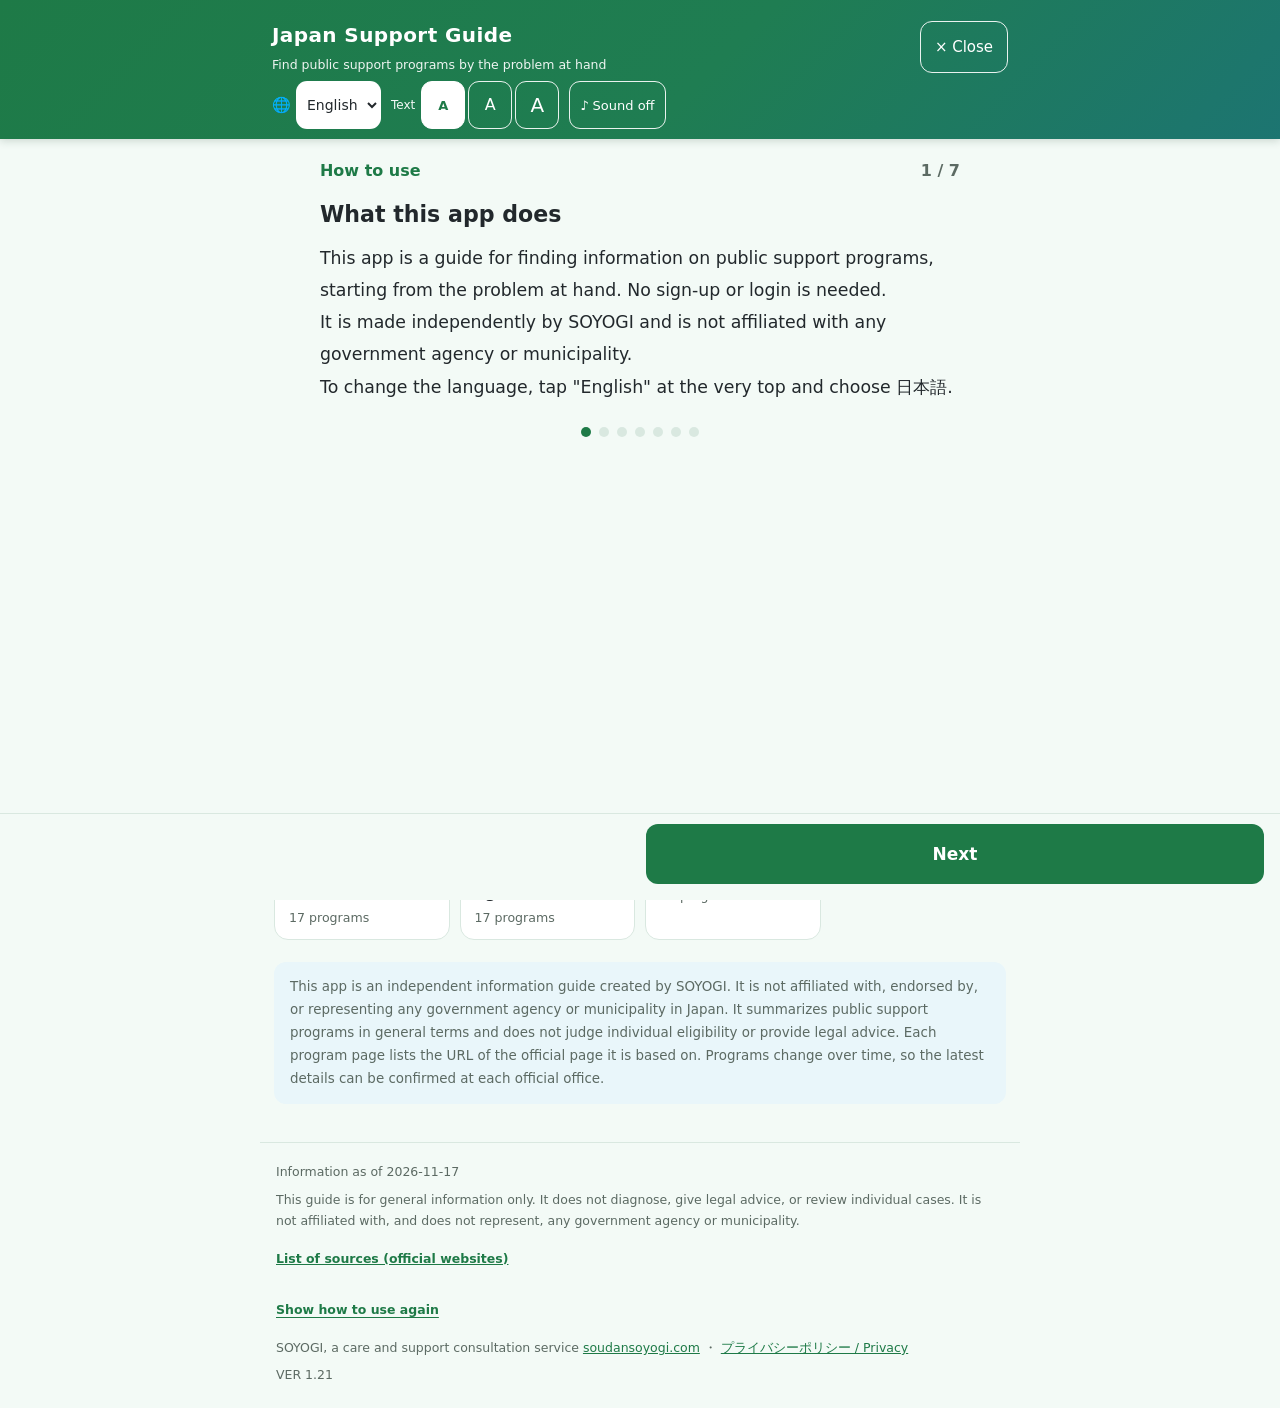
==== commit a76d35d5: "v1.21: 147制度の照合し直し(41か所) Co-Authored-By: Claude Opus 5.5 <noreply@anthropic.com>" ====
--- a/index.html
+++ b/index.html
@@ -13,7 +13,7 @@
 <link rel="manifest" href="manifest.webmanifest">
 <link rel="icon" href="icons/icon.svg" type="image/svg+xml">
 <!-- 🔴 ?v= は旧Service Workerのcache-firstを外すための版クエリ。js/app.js の ASSET_V と sw.js の ASSETS と必ず揃える -->
-<link rel="stylesheet" href="css/style.css?v=1.20">
+<link rel="stylesheet" href="css/style.css?v=1.21">
 </head>
 <body>
 <header class="app-header">
@@ -93,9 +93,9 @@
   <p id="footer-ver"></p>
 </footer>
 
-<script src="js/audio.js?v=1.20"></script>
-<script src="js/i18n.js?v=1.20"></script>
-<script src="js/data.js?v=1.20"></script>
-<script src="js/app.js?v=1.20"></script>
+<script src="js/audio.js?v=1.21"></script>
+<script src="js/i18n.js?v=1.21"></script>
+<script src="js/data.js?v=1.21"></script>
+<script src="js/app.js?v=1.21"></script>
 </body>
 </html>
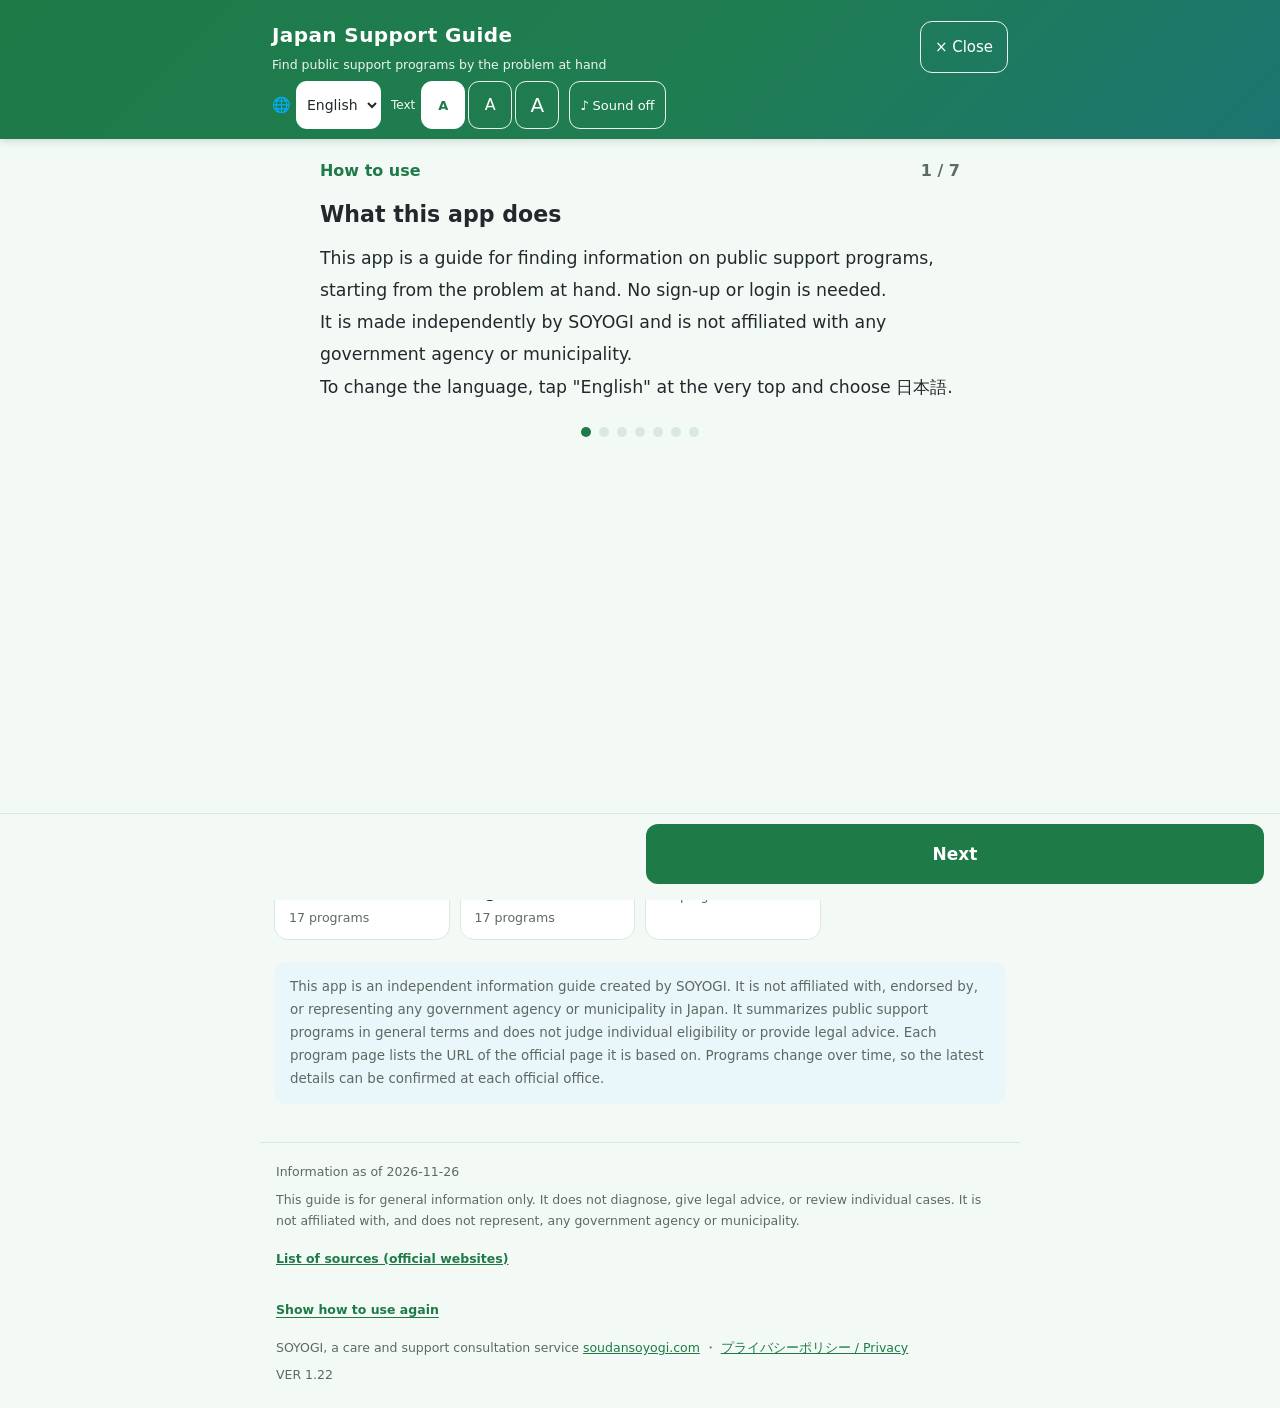
==== commit b791c9a5: "v1.22: 本体と同期(認知症の電話相談の水曜の受付時間・住民税の減免の例の更新月・雑損控除の基準日・出典の確認日) Co-Authored-By: Claude Opus 5.5 <noreply" ====
--- a/index.html
+++ b/index.html
@@ -13,7 +13,7 @@
 <link rel="manifest" href="manifest.webmanifest">
 <link rel="icon" href="icons/icon.svg" type="image/svg+xml">
 <!-- 🔴 ?v= は旧Service Workerのcache-firstを外すための版クエリ。js/app.js の ASSET_V と sw.js の ASSETS と必ず揃える -->
-<link rel="stylesheet" href="css/style.css?v=1.21">
+<link rel="stylesheet" href="css/style.css?v=1.22">
 </head>
 <body>
 <header class="app-header">
@@ -93,9 +93,9 @@
   <p id="footer-ver"></p>
 </footer>
 
-<script src="js/audio.js?v=1.21"></script>
-<script src="js/i18n.js?v=1.21"></script>
-<script src="js/data.js?v=1.21"></script>
-<script src="js/app.js?v=1.21"></script>
+<script src="js/audio.js?v=1.22"></script>
+<script src="js/i18n.js?v=1.22"></script>
+<script src="js/data.js?v=1.22"></script>
+<script src="js/app.js?v=1.22"></script>
 </body>
 </html>
